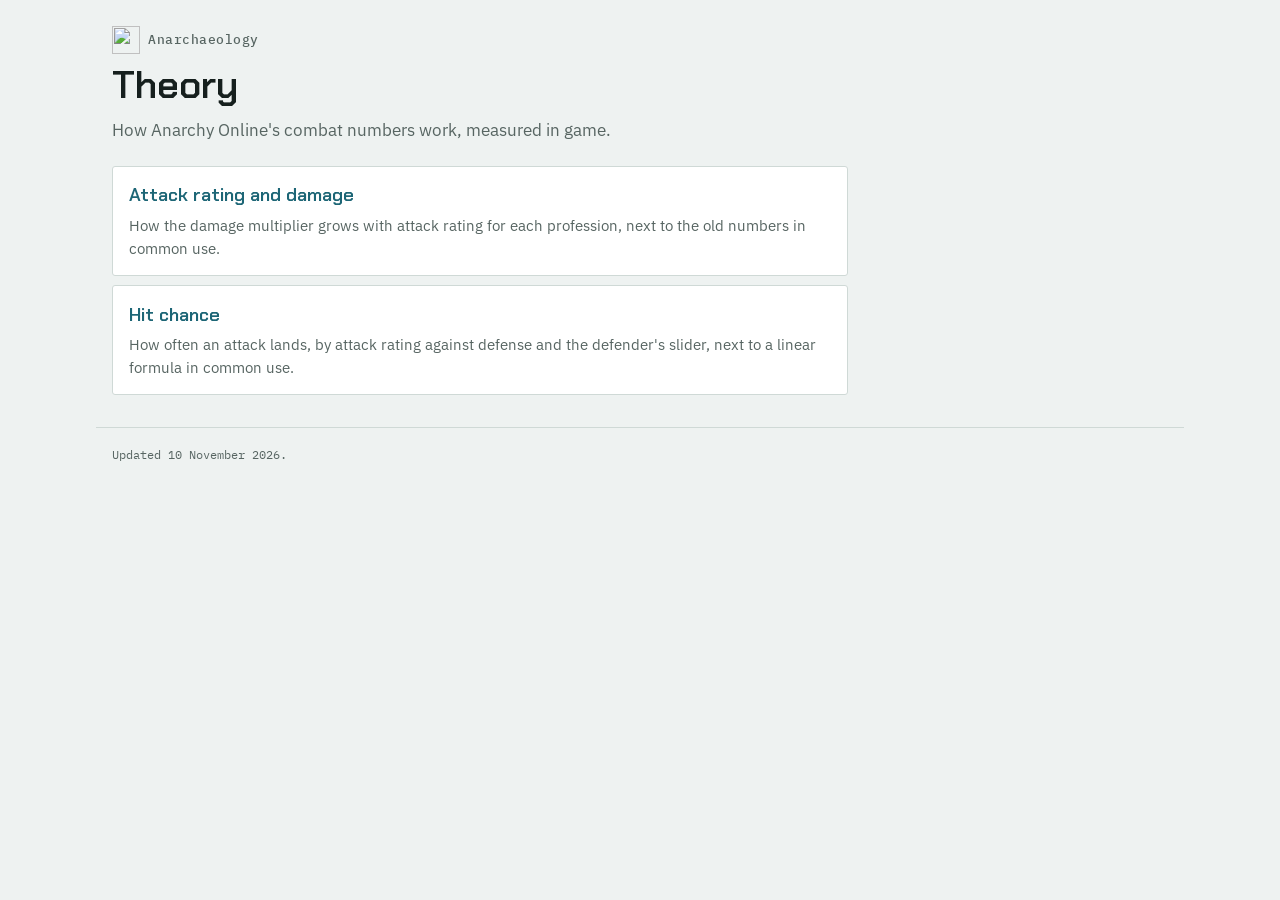
==== index.html @ 36e51ce8 "Footers: just the date, on all three pages The Funcom line comes off the pages; the README still car" ====
<!doctype html>
<html lang="en">
<head>
<meta charset="utf-8">
<meta name="viewport" content="width=device-width, initial-scale=1">
<title>Theory - Anarchaeology</title>
<meta name="description" content="How Anarchy Online's combat numbers work, measured in game.">
<link rel="icon" type="image/png" href="https://anarchaeology.github.io/favicon.png">
<link rel="apple-touch-icon" href="https://anarchaeology.github.io/logo.png">
<meta property="og:type" content="website">
<meta property="og:title" content="Anarchaeology: Theory">
<meta property="og:description" content="How Anarchy Online's combat numbers work, measured in game.">
<meta property="og:image" content="https://anarchaeology.github.io/logo.png">
<meta name="twitter:card" content="summary">
<link rel="preconnect" href="https://fonts.googleapis.com">
<link rel="preconnect" href="https://fonts.gstatic.com" crossorigin>
<link rel="stylesheet" href="https://fonts.googleapis.com/css2?family=Chakra+Petch:wght@500;600&family=IBM+Plex+Mono:wght@400;500&family=IBM+Plex+Sans:wght@400;600&display=swap">
<link rel="stylesheet" href="theory.css">
</head>
<body>
<header class="top">
  <div class="wrap">
    <p class="crumbs"><a class="home" href="https://anarchaeology.github.io/"><img src="https://anarchaeology.github.io/logo.png" alt="" width="28" height="28">Anarchaeology</a></p>
    <h1>Theory</h1>
    <p class="lede">How Anarchy Online's combat numbers work, measured in game.</p>
  </div>
</header>

<main class="wrap">
  <ul class="pages">
    <li><a class="card" href="ar-multiplier.html" data-file="data/ar-multiplier.json">
      <h2>Attack rating and damage</h2>
      <p>How the damage multiplier grows with attack rating for each profession, next to the old numbers in common use.</p>
    </a></li>
    <li><a class="card" href="hit-chance.html" data-file="data/hit-chance.json">
      <h2>Hit chance</h2>
      <p>How often an attack lands, by attack rating against defense and the defender's slider, next to a linear formula in common use.</p>
    </a></li>
  </ul>
</main>

<footer class="wrap foot">
  <span id="updated"></span>
</footer>

<script src="index.js" defer></script>
</body>
</html>
---- theory.css ----
/* The theory section: the gallery's look (same tokens as ../gallery.css) for pages of text, a chart and tables.
   Dark by default, light when the system asks for it, as on the gallery. */
:root {
  --bg: #0e1416;
  --surface: #162024;
  --raised: #1d292e;
  --ink: #e3ebe8;
  --muted: #94a6a1;
  --line: #26343a;
  --notum: #5cc3d3;
  --amber: #e2a35a;
  --display: "Chakra Petch", "Segoe UI", system-ui, sans-serif;
  --body: "IBM Plex Sans", "Segoe UI", system-ui, sans-serif;
  --mono: "IBM Plex Mono", Consolas, monospace;
  /* Chart colors, one per profession, the same five hues in both themes. Every pair passes the dataviz palette
     check (colorblind separation, normal-vision separation, 3:1 against the surface) on --surface: see README.md. */
  --s-purple: #8758c9;
  --s-pink: #e05c8c;
  --s-cyan: #179fc7;
  --s-green: #0a7e3a;
  --s-gold: #af8c11;
  --axis: #3a4c53;
  color-scheme: dark;
}
@media (prefers-color-scheme: light) {
  :root {
    --bg: #eef2f1; --surface: #ffffff; --raised: #f6f8f7; --ink: #16201e; --muted: #576562;
    --line: #cfd9d6; --notum: #1d6676; --amber: #9c5a17;
    --s-purple: #6635a3; --s-pink: #c94779; --s-cyan: #1aa1c9; --s-green: #09672e; --s-gold: #b18e15;
    --axis: #9fb0ac;
    color-scheme: light;
  }
}

* { box-sizing: border-box; }
[hidden] { display: none !important; }
body { margin: 0; background: var(--bg); color: var(--ink); font: 400 15px/1.55 var(--body); }
a { color: var(--notum); text-underline-offset: 2px; }
:focus-visible { outline: 2px solid var(--amber); outline-offset: 2px; }
.wrap {
  max-width: 68rem; margin: 0 auto;
  padding-left: max(16px, env(safe-area-inset-left, 0px));
  padding-right: max(16px, env(safe-area-inset-right, 0px));
}
h1, h2, h3 { font-family: var(--display); font-weight: 600; margin: 0; text-wrap: balance; }
p { margin: 0; }

/* Header: where you are in the site, then the page's title. */
.top { padding-block: 1.6rem 1.4rem; }
.top .wrap { display: grid; gap: 0.7rem; }
.crumbs { display: flex; align-items: center; gap: 0.5rem; font: 500 0.8rem var(--mono); letter-spacing: 0.04em; color: var(--muted); }
.crumbs a { color: var(--muted); text-decoration: none; }
.crumbs a:hover { color: var(--notum); }
.crumbs .home { display: inline-flex; align-items: center; gap: 0.5rem; }
.crumbs img { width: 28px; height: 28px; }
h1 { font-size: clamp(1.7rem, 4vw, 2.4rem); line-height: 1.08; }
/* Wide enough for the chart page's one sentence to sit on one line; where the screen is too narrow for that, it
   breaks into lines of about the same length, so a lone last word never drops onto a line of its own. */
.lede { color: var(--muted); font-size: 1.05rem; max-width: 84ch; text-wrap: balance; }

main { display: grid; gap: 2.2rem; padding-bottom: 2rem; }
section { display: grid; gap: 0.8rem; min-width: 0; }
section > h2 { font-size: 1.3rem; }
.prose { color: var(--muted); max-width: 68ch; }
.prose b, .points b { color: var(--ink); font-weight: 600; }
.points { margin: 0; padding-left: 1.1rem; display: grid; gap: 0.5rem; color: var(--muted); max-width: 72ch; }
.card { background: var(--surface); border: 1px solid var(--line); border-radius: 3px; min-width: 0; }
.num { font-family: var(--mono); font-variant-numeric: tabular-nums; }

/* Chart card: controls, the plot, a caption. */
.controls { display: flex; flex-wrap: wrap; gap: 0.7rem 1.4rem; align-items: center; padding: 0.8rem 0.9rem; border-bottom: 1px solid var(--line); }
.chips { display: flex; flex-wrap: wrap; gap: 0.4rem; flex: 1 1 18rem; }
.chip { font: inherit; font-size: 0.85rem; color: var(--ink); background: var(--raised); border: 1px solid var(--line); border-radius: 3px;
  padding: 0.3rem 0.65rem; cursor: pointer; display: inline-flex; align-items: center; gap: 0.5rem; }
.chip:hover { border-color: var(--notum); }
.chip .key { width: 16px; height: 3px; border-radius: 2px; background: var(--c); flex: none; }
.chip[aria-pressed="false"] { color: var(--muted); background: transparent; }
.chip[aria-pressed="false"] .key { background: transparent; box-shadow: inset 0 0 0 1px var(--muted); }
/* Buttons that pick what the chart shows. With none picked everything is shown and they all look alike; once some
   are picked, those are marked and the rest fall back. */
.chips.picks .chip[aria-pressed="false"] { color: var(--ink); background: var(--raised); }
.chips.picks .chip[aria-pressed="false"] .key { background: var(--c); box-shadow: none; }
.chips.picks .chip[aria-pressed="true"] { border-color: var(--notum); box-shadow: inset 0 -2px 0 var(--notum); }
.chips.picks.has-picks .chip[aria-pressed="false"] { color: var(--muted); background: transparent; }
.chips.picks.has-picks .chip[aria-pressed="false"] .key { background: transparent; box-shadow: inset 0 0 0 1px var(--muted); }
/* The button pointed at, while what it stands for is on the chart because of the pointing. */
.chips.picks.has-picks .chip.previewing { color: var(--ink); }
.chips.picks.has-picks .chip.previewing .key { background: var(--c); box-shadow: none; }
.seg { display: inline-flex; border: 1px solid var(--line); border-radius: 3px; overflow: hidden; }
.seg button { font: inherit; font-size: 0.85rem; padding: 0.3rem 0.7rem; background: transparent; color: var(--muted); border: 0; cursor: pointer; }
.seg button + button { border-left: 1px solid var(--line); }
.seg button[aria-pressed="true"] { background: var(--raised); color: var(--ink); box-shadow: inset 0 -2px 0 var(--notum); }
.opts { display: flex; flex-wrap: wrap; gap: 0.3rem 1rem; }
.opt { display: inline-flex; align-items: center; gap: 0.4rem; font-size: 0.85rem; color: var(--muted); cursor: pointer; }
.opt input { accent-color: var(--notum); margin: 0; }
.opt:has(input:disabled) { opacity: 0.45; cursor: default; }

.chart-title { display: flex; flex-wrap: wrap; gap: 0.2rem 1.2rem; align-items: baseline; padding: 0.8rem 0.9rem 0; }
.chart-title h2 { font: 600 0.95rem var(--body); }
.linekeys { display: flex; flex-wrap: wrap; gap: 0.2rem 1rem; font-size: 0.8rem; color: var(--muted); }
.linekeys > span { display: inline-flex; align-items: center; gap: 0.4rem; }
.linekeys i { width: 22px; height: 0; border-top: 2px solid var(--muted); }
.linekeys i.dashed { border-top: 2px dashed var(--muted); opacity: 0.8; }
.linekeys i.dot { width: 8px; height: 8px; border: 0; border-radius: 50%; background: var(--muted); }

.plot { position: relative; padding: 0.2rem 0.3rem 0; outline-offset: -2px; touch-action: pan-y; }
.plot svg { display: block; width: 100%; overflow: visible; }
.plot .gridline { stroke: var(--line); stroke-width: 1; }
.plot .axisline { stroke: var(--axis); stroke-width: 1; }
.plot .tick { fill: var(--muted); font: 11px var(--mono); font-variant-numeric: tabular-nums; }
.plot .axis-title { fill: var(--muted); font: 12px var(--body); }
.plot .measured { fill: none; stroke: var(--c); stroke-width: 2; stroke-linejoin: round; stroke-linecap: round; }
.plot .old, .plot .other { fill: none; stroke: var(--c); stroke-width: 1.5; stroke-dasharray: 5 4; opacity: 0.7; }
.plot .reading { fill: var(--c); stroke: var(--surface); stroke-width: 1.5; }
.plot .end { fill: var(--c); stroke: var(--surface); stroke-width: 2; }
.plot .label { fill: var(--ink); font: 600 12px var(--body); paint-order: stroke; stroke: var(--surface); stroke-width: 4px; stroke-linejoin: round; }
.plot .reading.small { stroke-width: 1; }
.plot .whisker { stroke: var(--c); stroke-width: 1; opacity: 0.9; }
.plot .cross { stroke: var(--ink); stroke-width: 1; opacity: 0.55; }
.plot .empty { fill: var(--muted); font: 14px var(--body); }
.plot .hit { fill: transparent; cursor: crosshair; }

/* The readout: floats beside the crosshair on wide screens, sits under the chart on phones. */
.tip { position: absolute; top: 0; left: 0; z-index: 2; pointer-events: none; min-width: 15rem; padding: 0.5rem 0.65rem;
  background: var(--raised); border: 1px solid var(--axis); border-radius: 3px; box-shadow: 0 4px 16px rgba(0, 0, 0, 0.3); font-size: 0.8rem; }
.tip h3 { font: 500 0.75rem var(--mono); color: var(--muted); letter-spacing: 0.04em; margin-bottom: 0.3rem; }
.tip table { border-collapse: collapse; width: 100%; }
.tip td { padding: 0.1rem 0 0.1rem 0.6rem; white-space: nowrap; }
.tip td:first-child { padding-left: 0; width: 16px; }
.tip .k { display: inline-block; width: 14px; height: 3px; border-radius: 2px; background: var(--c); vertical-align: middle; }
.tip .v { font: 600 0.85rem var(--mono); font-variant-numeric: tabular-nums; color: var(--ink); text-align: right; }
.tip .n { color: var(--ink); }
.tip .s { color: var(--muted); font-family: var(--mono); font-size: 0.75rem; font-variant-numeric: tabular-nums; text-align: right; }
.tip .hint { color: var(--muted); }
.caption { padding: 0.5rem 0.9rem 0.8rem; color: var(--muted); font-size: 0.85rem; max-width: 80ch; }

/* Compare two professions */
.compare { padding: 0.9rem; display: grid; gap: 0.9rem; }
.pickers { display: flex; flex-wrap: wrap; gap: 0.6rem 1rem; align-items: center; }
.pickers label { display: inline-flex; align-items: center; gap: 0.4rem; color: var(--muted); font-size: 0.85rem; }
select, input[type="number"] { font: inherit; font-size: 0.9rem; color: var(--ink); background: var(--bg); border: 1px solid var(--line); border-radius: 3px; padding: 0.3rem 0.5rem; }
input[type="number"] { width: 5.5rem; font-family: var(--mono); }
input[type="range"] { accent-color: var(--notum); flex: 1 1 12rem; min-width: 8rem; max-width: 28rem; }
.verdict { font-size: 1rem; max-width: 70ch; }
.verdict b { font-weight: 600; }
.verdict .sub { display: block; color: var(--muted); font-size: 0.9rem; margin-top: 0.2rem; }
.verdict .big { font: 600 1.5rem var(--display); margin-right: 0.3rem; }
.pickers label.wide { flex: 0 1 24rem; }
.formula { display: block; margin-top: 0.3rem; font: 0.9rem var(--mono); color: var(--ink); }
/* A formula stays on one line where the screen has the room, even past the paragraph's own width. */
@media (min-width: 720px) { .formula { white-space: nowrap; } }
.group-label { font-size: 0.85rem; color: var(--muted); align-self: center; margin-right: 0.2rem; }
.chips .chips { flex: 0 1 auto; }

/* Tables */
.scroll { overflow-x: auto; }
table.tbl { border-collapse: collapse; width: 100%; font-size: 0.9rem; }
.tbl th, .tbl td { padding: 0.45rem 0.9rem; text-align: right; white-space: nowrap; border-bottom: 1px solid var(--line); }
.tbl thead th { font: 500 0.75rem var(--mono); letter-spacing: 0.04em; color: var(--muted); vertical-align: bottom; white-space: normal; }
.tbl th:first-child, .tbl td:first-child { text-align: left; }
.tbl tbody tr:last-child td, .tbl tbody tr:last-child th { border-bottom: 0; }
.tbl tbody th { font-weight: 600; }
.tbl td { font-family: var(--mono); font-variant-numeric: tabular-nums; }
.tbl .k { display: inline-block; width: 14px; height: 3px; border-radius: 2px; background: var(--c); vertical-align: middle; margin-right: 0.5rem; }
.tbl .gap { color: var(--muted); font-size: 0.8rem; margin-left: 0.5rem; }
.tbl .none { color: var(--muted); }
.unmeasured { color: var(--muted); font-size: 0.9rem; max-width: 80ch; }
details.card > summary { cursor: pointer; padding: 0.7rem 0.9rem; color: var(--ink); }
details.card[open] > summary { border-bottom: 1px solid var(--line); }

/* The section's front page: one row per page. */
.pages { list-style: none; margin: 0; padding: 0; display: grid; gap: 0.6rem; max-width: 46rem; }
.pages a { display: grid; gap: 0.25rem; padding: 0.9rem 1rem; text-decoration: none; color: var(--muted); }
.pages a:hover { border-color: var(--notum); }
.pages h2 { font-size: 1.15rem; color: var(--notum); }

.foot { padding-block: 1.2rem 2.5rem; border-top: 1px solid var(--line); font: 0.75rem var(--mono); color: var(--muted); display: grid; gap: 0.3rem; }

@media (max-width: 640px) {
  .tip { position: static; box-shadow: none; border-width: 1px 0 0; border-radius: 0; background: transparent; min-height: 9.5rem; padding: 0.6rem 0.9rem; }
  .controls { gap: 0.6rem; }
  .tbl th, .tbl td { padding: 0.4rem 0.6rem; }
}
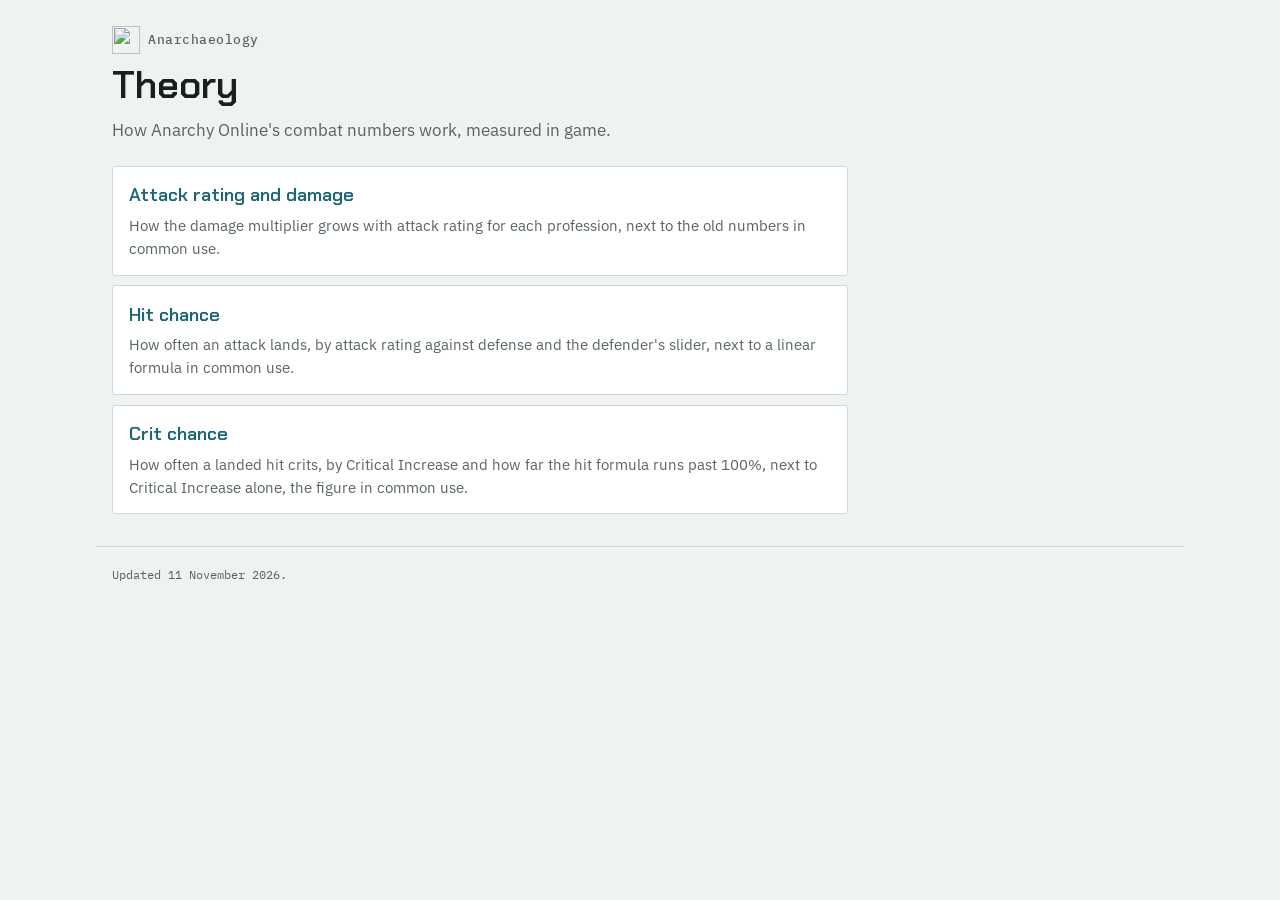
==== commit 8e913dca: "Crit chance: a page of its own, measured against Critical Increase alone Every result from the hit l" ====
--- a/index.html
+++ b/index.html
@@ -36,6 +36,10 @@
       <h2>Hit chance</h2>
       <p>How often an attack lands, by attack rating against defense and the defender's slider, next to a linear formula in common use.</p>
     </a></li>
+    <li><a class="card" href="crit.html" data-file="data/crit.json">
+      <h2>Crit chance</h2>
+      <p>How often a landed hit crits, by Critical Increase and how far the hit formula runs past 100%, next to Critical Increase alone, the figure in common use.</p>
+    </a></li>
   </ul>
 </main>
 
--- a/theory.css
+++ b/theory.css
@@ -12,13 +12,30 @@
   --display: "Chakra Petch", "Segoe UI", system-ui, sans-serif;
   --body: "IBM Plex Sans", "Segoe UI", system-ui, sans-serif;
   --mono: "IBM Plex Mono", Consolas, monospace;
-  /* Chart colors, one per profession, the same five hues in both themes. Every pair passes the dataviz palette
-     check (colorblind separation, normal-vision separation, 3:1 against the surface) on --surface: see README.md. */
+  /* The hit chance chart's colors, one per slider setting, the same five hues in both themes. Every pair passes the
+     dataviz palette check (colorblind separation, normal-vision separation, 3:1 against the surface) on --surface. */
   --s-purple: #8758c9;
   --s-pink: #e05c8c;
   --s-cyan: #179fc7;
   --s-green: #0a7e3a;
   --s-gold: #af8c11;
+  /* The AR chart's colors, one per profession (--p-<id>), all 14. A few pairs look alike (Doctor and Enforcer, say), so
+     every curve is named at its end and in the hover: see README.md. Here, the dark theme's: five are lightened from the
+     light theme's, their hue kept, to clear 3:1 against --surface. */
+  --p-adventurer: #796867;
+  --p-agent: #5475a5;
+  --p-bureaucrat: #676796;
+  --p-doctor: #cb2e2d;
+  --p-enforcer: #ba4637;
+  --p-engineer: #767e87;
+  --p-fixer: #2b69dc;
+  --p-keeper: #0e8c04;
+  --p-martial-artist: #b7783e;
+  --p-meta-physicist: #227a52;
+  --p-nano-technician: #429b84;
+  --p-shade: #3d99a5;
+  --p-soldier: #9b8455;
+  --p-trader: #9a5289;
   --axis: #3a4c53;
   color-scheme: dark;
 }
@@ -27,6 +44,10 @@
     --bg: #eef2f1; --surface: #ffffff; --raised: #f6f8f7; --ink: #16201e; --muted: #576562;
     --line: #cfd9d6; --notum: #1d6676; --amber: #9c5a17;
     --s-purple: #6635a3; --s-pink: #c94779; --s-cyan: #1aa1c9; --s-green: #09672e; --s-gold: #b18e15;
+    --p-adventurer: #544443; --p-agent: #5475a5; --p-bureaucrat: #555582; --p-doctor: #c62828; --p-enforcer: #ba4637;
+    --p-engineer: #767e87; --p-fixer: #2b69dc; --p-keeper: #0e8c04; --p-martial-artist: #b7783e;
+    --p-meta-physicist: #026842; --p-nano-technician: #429b84; --p-shade: #3d99a5; --p-soldier: #9b8455;
+    --p-trader: #8f487e;
     --axis: #9fb0ac;
     color-scheme: light;
   }
@@ -62,8 +83,7 @@
 section { display: grid; gap: 0.8rem; min-width: 0; }
 section > h2 { font-size: 1.3rem; }
 .prose { color: var(--muted); max-width: 68ch; }
-.prose b, .points b { color: var(--ink); font-weight: 600; }
-.points { margin: 0; padding-left: 1.1rem; display: grid; gap: 0.5rem; color: var(--muted); max-width: 72ch; }
+.prose b { color: var(--ink); font-weight: 600; }
 .card { background: var(--surface); border: 1px solid var(--line); border-radius: 3px; min-width: 0; }
 .num { font-family: var(--mono); font-variant-numeric: tabular-nums; }
 
@@ -117,6 +137,8 @@
 .plot .reading.small { stroke-width: 1; }
 .plot .whisker { stroke: var(--c); stroke-width: 1; opacity: 0.9; }
 .plot .cross { stroke: var(--ink); stroke-width: 1; opacity: 0.55; }
+/* The crit chart's line at 100% of the hit formula, past which every swing lands. */
+.plot .full { stroke: var(--axis); stroke-width: 1; stroke-dasharray: 3 3; }
 .plot .empty { fill: var(--muted); font: 14px var(--body); }
 .plot .hit { fill: transparent; cursor: crosshair; }
 
@@ -144,6 +166,12 @@
 .verdict { font-size: 1rem; max-width: 70ch; }
 .verdict b { font-weight: 600; }
 .verdict .sub { display: block; color: var(--muted); font-size: 0.9rem; margin-top: 0.2rem; }
+.compare .note { color: var(--muted); font-size: 0.85rem; max-width: 80ch; }
+/* The mark on a figure past the last reading: a raised asterisk. Beside a number in the table it hangs out to the
+   right and takes no room, so the digits above and below still line up. */
+.star { font: 600 0.8em/0 var(--body); vertical-align: super; margin-left: 1px; }
+.starred { position: relative; }
+.starred .star { position: absolute; left: 100%; top: -0.1em; line-height: 1; vertical-align: baseline; }
 .verdict .big { font: 600 1.5rem var(--display); margin-right: 0.3rem; }
 .pickers label.wide { flex: 0 1 24rem; }
 .formula { display: block; margin-top: 0.3rem; font: 0.9rem var(--mono); color: var(--ink); }
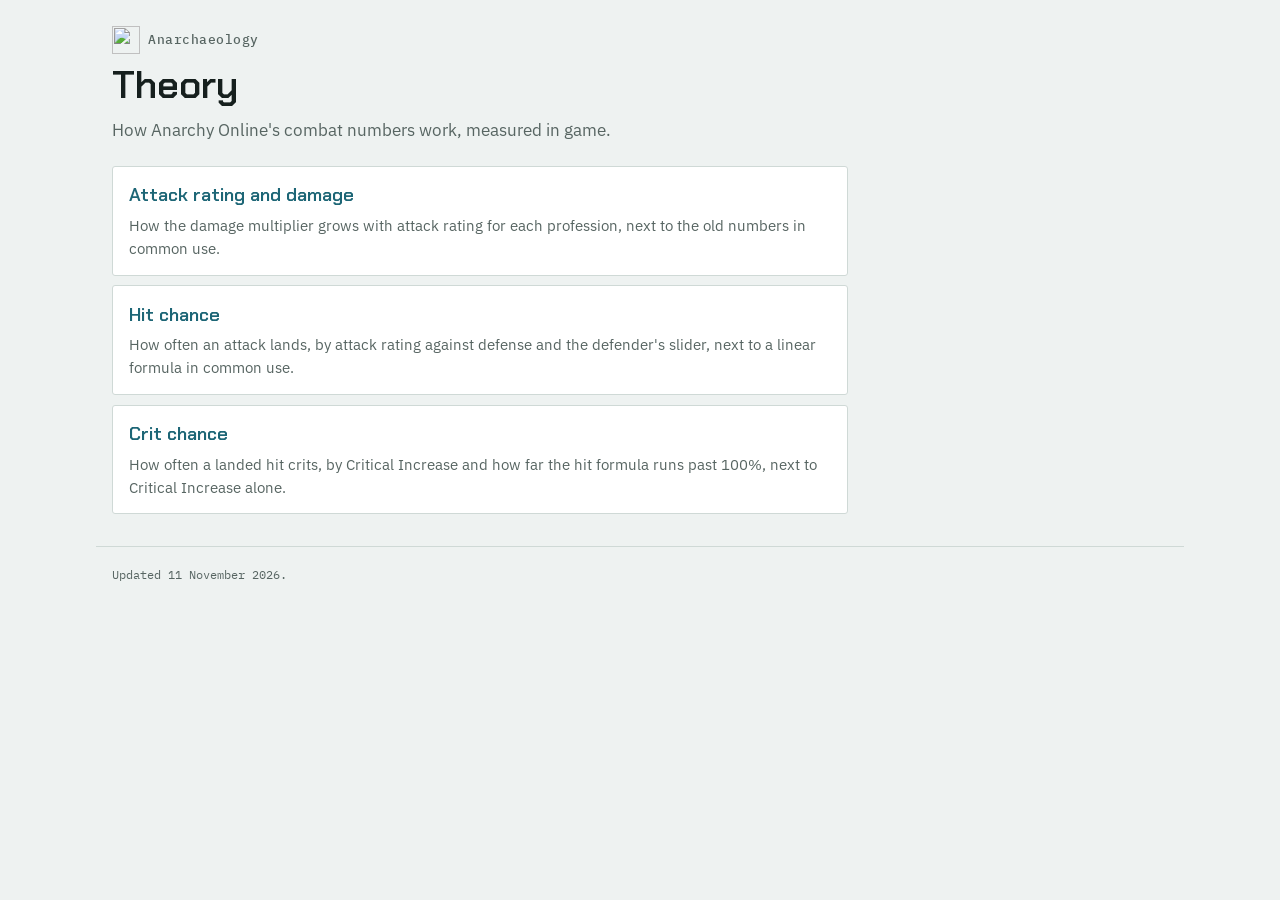
==== commit cd70faa9: "Crit chance: Critical Increase alone always shown, no view or line options The lede and the front pa" ====
--- a/index.html
+++ b/index.html
@@ -38,7 +38,7 @@
     </a></li>
     <li><a class="card" href="crit.html" data-file="data/crit.json">
       <h2>Crit chance</h2>
-      <p>How often a landed hit crits, by Critical Increase and how far the hit formula runs past 100%, next to Critical Increase alone, the figure in common use.</p>
+      <p>How often a landed hit crits, by Critical Increase and how far the hit formula runs past 100%, next to Critical Increase alone.</p>
     </a></li>
   </ul>
 </main>
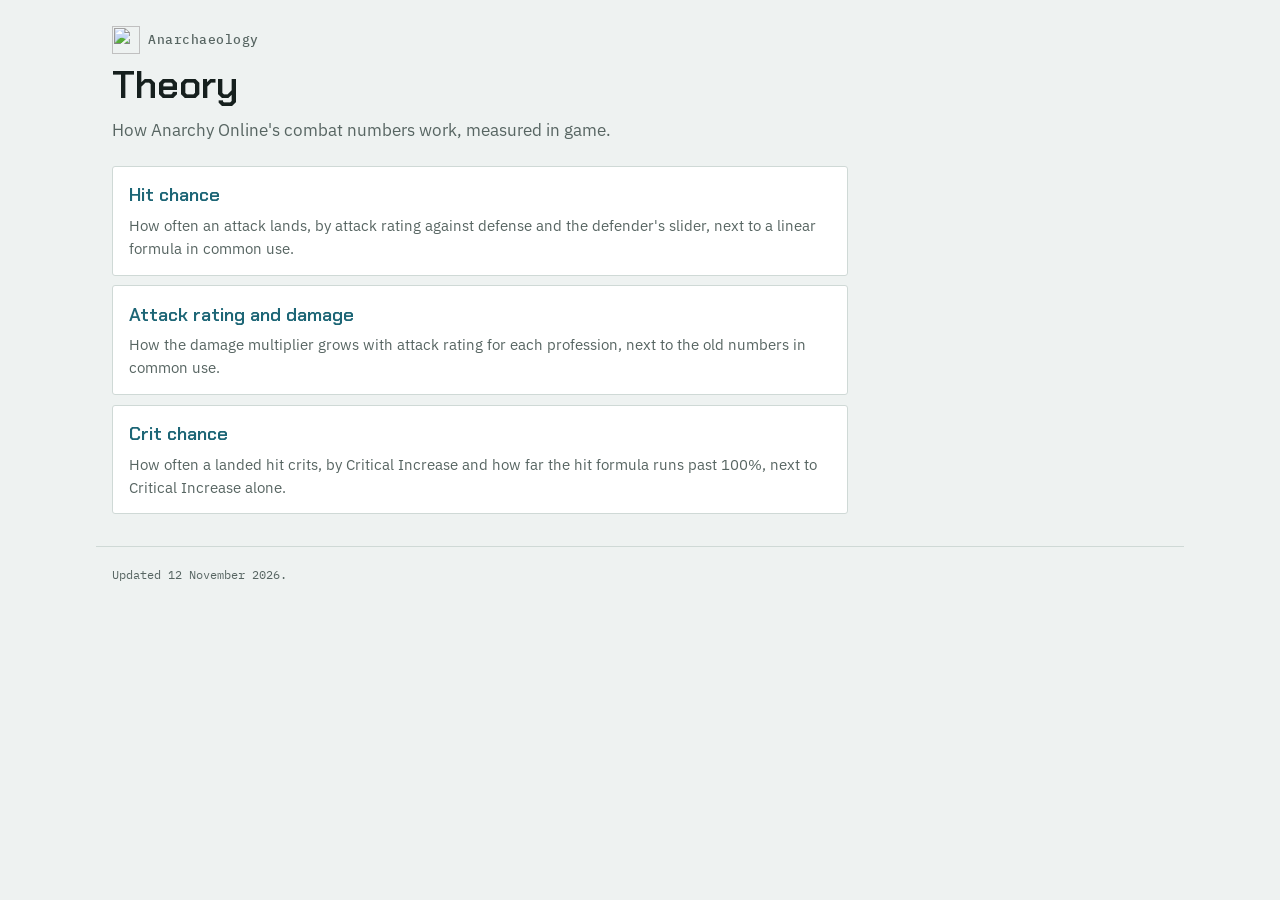
==== commit f30fd8a8: "Theory front page: Hit chance first, then Attack rating and damage Co-Authored-By: Claude Opus 5.5 <" ====
--- a/index.html
+++ b/index.html
@@ -28,13 +28,13 @@
 
 <main class="wrap">
   <ul class="pages">
+    <li><a class="card" href="hit-chance.html" data-file="data/hit-chance.json">
+      <h2>Hit chance</h2>
+      <p>How often an attack lands, by attack rating against defense and the defender's slider, next to a linear formula in common use.</p>
+    </a></li>
     <li><a class="card" href="ar-multiplier.html" data-file="data/ar-multiplier.json">
       <h2>Attack rating and damage</h2>
       <p>How the damage multiplier grows with attack rating for each profession, next to the old numbers in common use.</p>
-    </a></li>
-    <li><a class="card" href="hit-chance.html" data-file="data/hit-chance.json">
-      <h2>Hit chance</h2>
-      <p>How often an attack lands, by attack rating against defense and the defender's slider, next to a linear formula in common use.</p>
     </a></li>
     <li><a class="card" href="crit.html" data-file="data/crit.json">
       <h2>Crit chance</h2>
--- a/theory.css
+++ b/theory.css
@@ -188,6 +188,8 @@
 .tbl th:first-child, .tbl td:first-child { text-align: left; }
 .tbl tbody tr:last-child td, .tbl tbody tr:last-child th { border-bottom: 0; }
 .tbl tbody th { font-weight: 600; }
+/* A row named in words may wrap where the screen is narrow, so the numbers beside it stay in view. */
+.tbl tbody th.words { white-space: normal; min-width: 9rem; }
 .tbl td { font-family: var(--mono); font-variant-numeric: tabular-nums; }
 .tbl .k { display: inline-block; width: 14px; height: 3px; border-radius: 2px; background: var(--c); vertical-align: middle; margin-right: 0.5rem; }
 .tbl .gap { color: var(--muted); font-size: 0.8rem; margin-left: 0.5rem; }
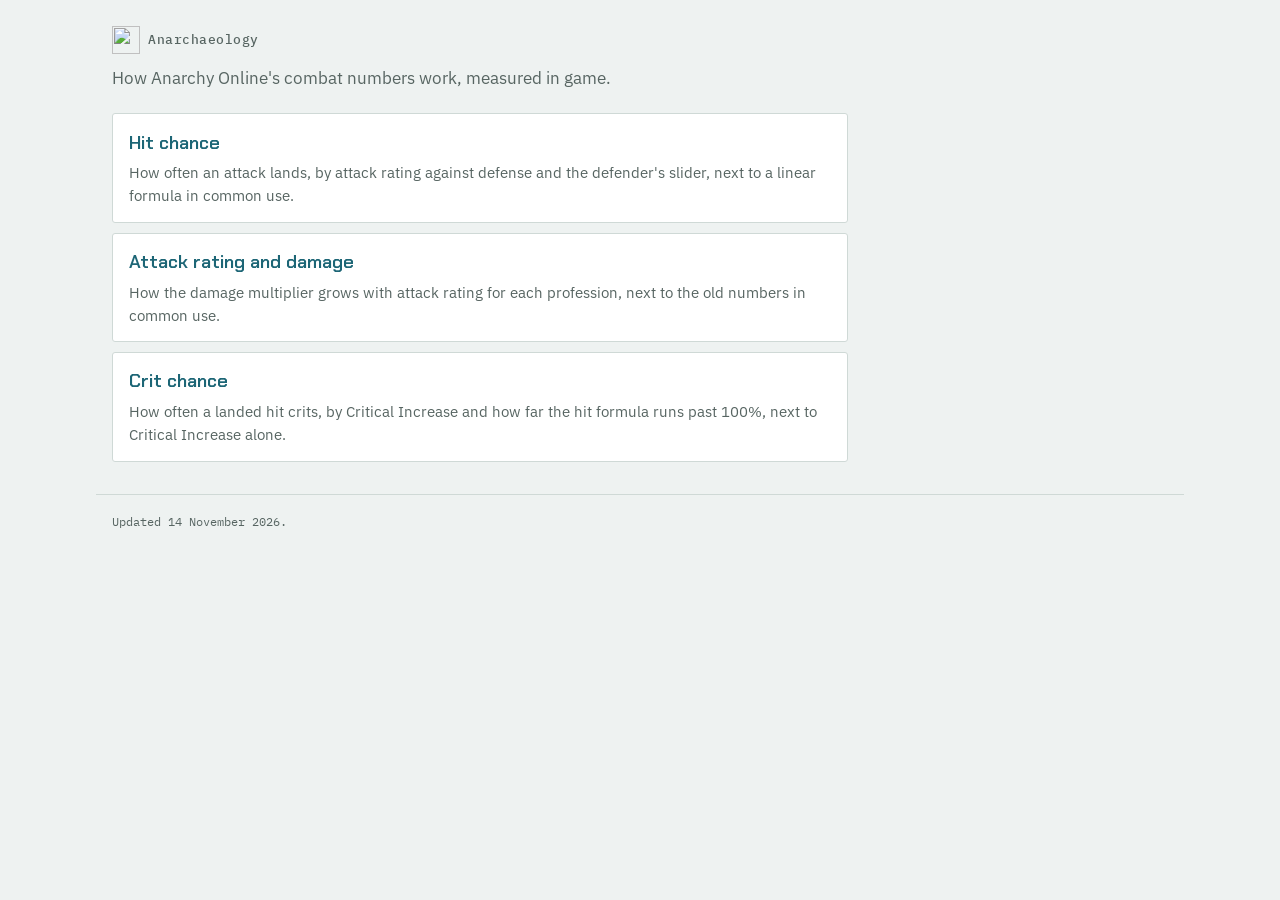
==== commit 60a3b45e: "Theory landing page: no Theory header" ====
--- a/index.html
+++ b/index.html
@@ -21,7 +21,6 @@
 <header class="top">
   <div class="wrap">
     <p class="crumbs"><a class="home" href="https://anarchaeology.github.io/"><img src="https://anarchaeology.github.io/logo.png" alt="" width="28" height="28">Anarchaeology</a></p>
-    <h1>Theory</h1>
     <p class="lede">How Anarchy Online's combat numbers work, measured in game.</p>
   </div>
 </header>
--- a/theory.css
+++ b/theory.css
@@ -133,7 +133,8 @@
 .plot .old, .plot .other { fill: none; stroke: var(--c); stroke-width: 1.5; stroke-dasharray: 5 4; opacity: 0.7; }
 .plot .reading { fill: var(--c); stroke: var(--surface); stroke-width: 1.5; }
 .plot .end { fill: var(--c); stroke: var(--surface); stroke-width: 2; }
-.plot .label { fill: var(--ink); font: 600 12px var(--body); paint-order: stroke; stroke: var(--surface); stroke-width: 4px; stroke-linejoin: round; }
+/* A curve's end: its profession's icon, ringed in its color. */
+.plot .icon .ring { fill: none; stroke: var(--c); stroke-width: 2; }
 .plot .reading.small { stroke-width: 1; }
 .plot .whisker { stroke: var(--c); stroke-width: 1; opacity: 0.9; }
 .plot .cross { stroke: var(--ink); stroke-width: 1; opacity: 0.55; }
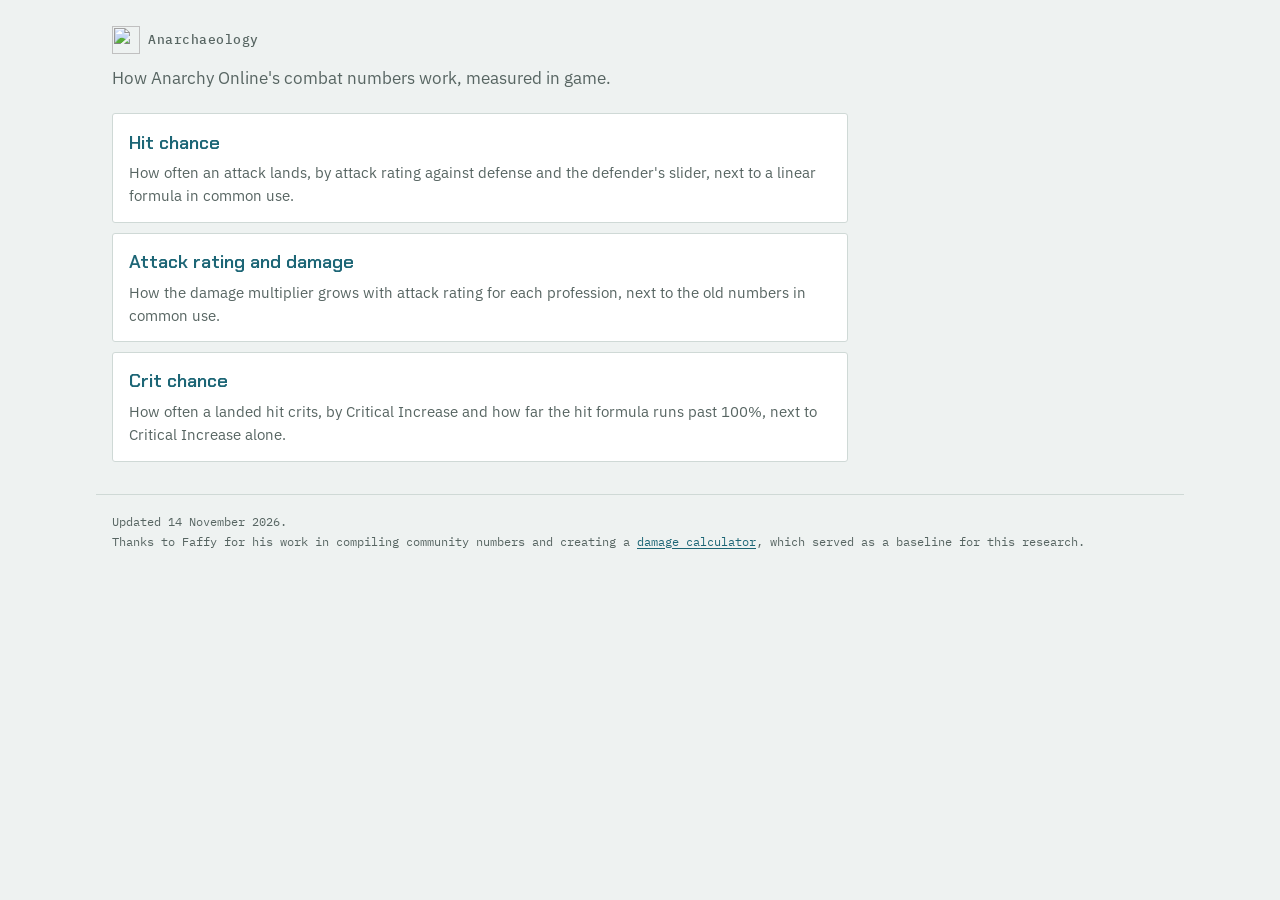
==== commit cfcbd2c2: "Footers: thanks to Faffy, with a link to the damage calculator" ====
--- a/index.html
+++ b/index.html
@@ -44,6 +44,7 @@
 
 <footer class="wrap foot">
   <span id="updated"></span>
+  <span>Thanks to Faffy for his work in compiling community numbers and creating a <a href="https://docs.google.com/spreadsheets/d/1JGKEOqTXCvGpDocd1JVplnxtdCJcMkKC4TuaMKstWxs/edit?gid=158211460#gid=158211460">damage calculator</a>, which served as a baseline for this research.</span>
 </footer>
 
 <script src="index.js" defer></script>
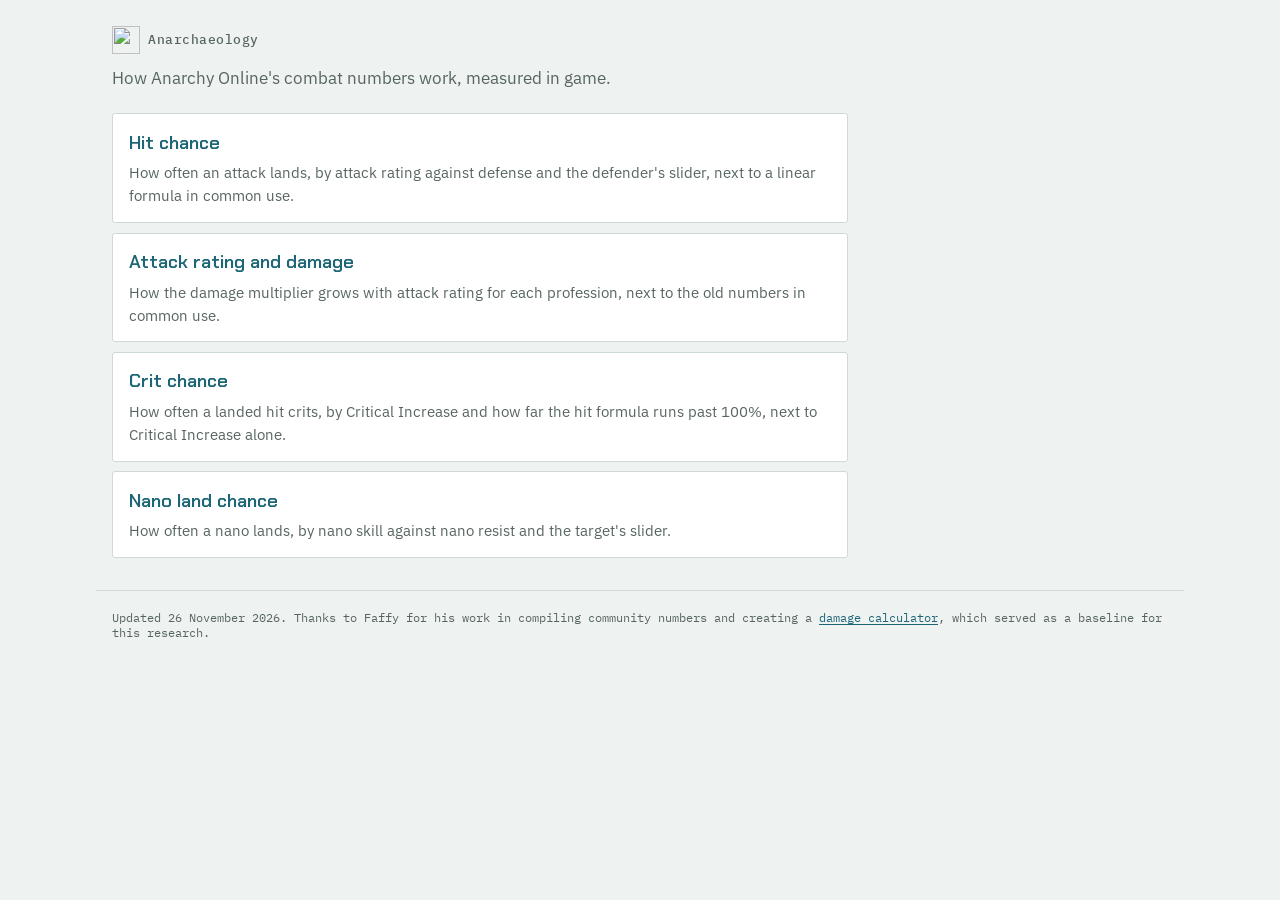
==== commit e6771a63: "Nano land chance: a page of its own, the measured formula Every result from the hit lab's nano test " ====
--- a/index.html
+++ b/index.html
@@ -39,6 +39,10 @@
       <h2>Crit chance</h2>
       <p>How often a landed hit crits, by Critical Increase and how far the hit formula runs past 100%, next to Critical Increase alone.</p>
     </a></li>
+    <li><a class="card" href="nano-chance.html" data-file="data/nano-chance.json">
+      <h2>Nano land chance</h2>
+      <p>How often a nano lands, by nano skill against nano resist and the target's slider.</p>
+    </a></li>
   </ul>
 </main>
 
--- a/theory.css
+++ b/theory.css
@@ -129,6 +129,8 @@
 .plot .axisline { stroke: var(--axis); stroke-width: 1; }
 .plot .tick { fill: var(--muted); font: 11px var(--mono); font-variant-numeric: tabular-nums; }
 .plot .axis-title { fill: var(--muted); font: 12px var(--body); }
+/* A curve's name written beside it: the page's text color, so it reads in both themes (SVG text is black otherwise). */
+.plot .label { fill: var(--ink); }
 .plot .measured { fill: none; stroke: var(--c); stroke-width: 2; stroke-linejoin: round; stroke-linecap: round; }
 .plot .old, .plot .other { fill: none; stroke: var(--c); stroke-width: 1.5; stroke-dasharray: 5 4; opacity: 0.7; }
 .plot .reading { fill: var(--c); stroke: var(--surface); stroke-width: 1.5; }
@@ -175,6 +177,13 @@
 .starred .star { position: absolute; left: 100%; top: -0.1em; line-height: 1; vertical-align: baseline; }
 .verdict .big { font: 600 1.5rem var(--display); margin-right: 0.3rem; }
 .pickers label.wide { flex: 0 1 24rem; }
+/* A slider and the name of its setting go together: the name stays to the slider's right, and the slider grows or
+   shrinks to keep both on the row, moving to a new row only when even a short slider won't fit. The name keeps the
+   width of its longest, "full aggressive", so the slider doesn't move as the name changes. Only a phone's width puts
+   the name under the slider. */
+.slider-pick { display: flex; align-items: center; gap: 0.6rem 1rem; flex: 1 1 24rem; max-width: 34rem; }
+#calc-slider-name { min-width: 15ch; }
+@media (max-width: 560px) { .slider-pick { flex-wrap: wrap; } }
 .formula { display: block; margin-top: 0.3rem; font: 0.9rem var(--mono); color: var(--ink); }
 /* A formula stays on one line where the screen has the room, even past the paragraph's own width. */
 @media (min-width: 720px) { .formula { white-space: nowrap; } }
@@ -186,6 +195,8 @@
 table.tbl { border-collapse: collapse; width: 100%; font-size: 0.9rem; }
 .tbl th, .tbl td { padding: 0.45rem 0.9rem; text-align: right; white-space: nowrap; border-bottom: 1px solid var(--line); }
 .tbl thead th { font: 500 0.75rem var(--mono); letter-spacing: 0.04em; color: var(--muted); vertical-align: bottom; white-space: normal; }
+/* A short heading kept whole where the screen has the room; the longer ones beside it wrap to make it. */
+@media (min-width: 960px) { .tbl thead th.one-line { white-space: nowrap; } }
 .tbl th:first-child, .tbl td:first-child { text-align: left; }
 .tbl tbody tr:last-child td, .tbl tbody tr:last-child th { border-bottom: 0; }
 .tbl tbody th { font-weight: 600; }
@@ -205,7 +216,7 @@
 .pages a:hover { border-color: var(--notum); }
 .pages h2 { font-size: 1.15rem; color: var(--notum); }
 
-.foot { padding-block: 1.2rem 2.5rem; border-top: 1px solid var(--line); font: 0.75rem var(--mono); color: var(--muted); display: grid; gap: 0.3rem; }
+.foot { padding-block: 1.2rem 2.5rem; border-top: 1px solid var(--line); font: 0.75rem var(--mono); color: var(--muted); }
 
 @media (max-width: 640px) {
   .tip { position: static; box-shadow: none; border-width: 1px 0 0; border-radius: 0; background: transparent; min-height: 9.5rem; padding: 0.6rem 0.9rem; }
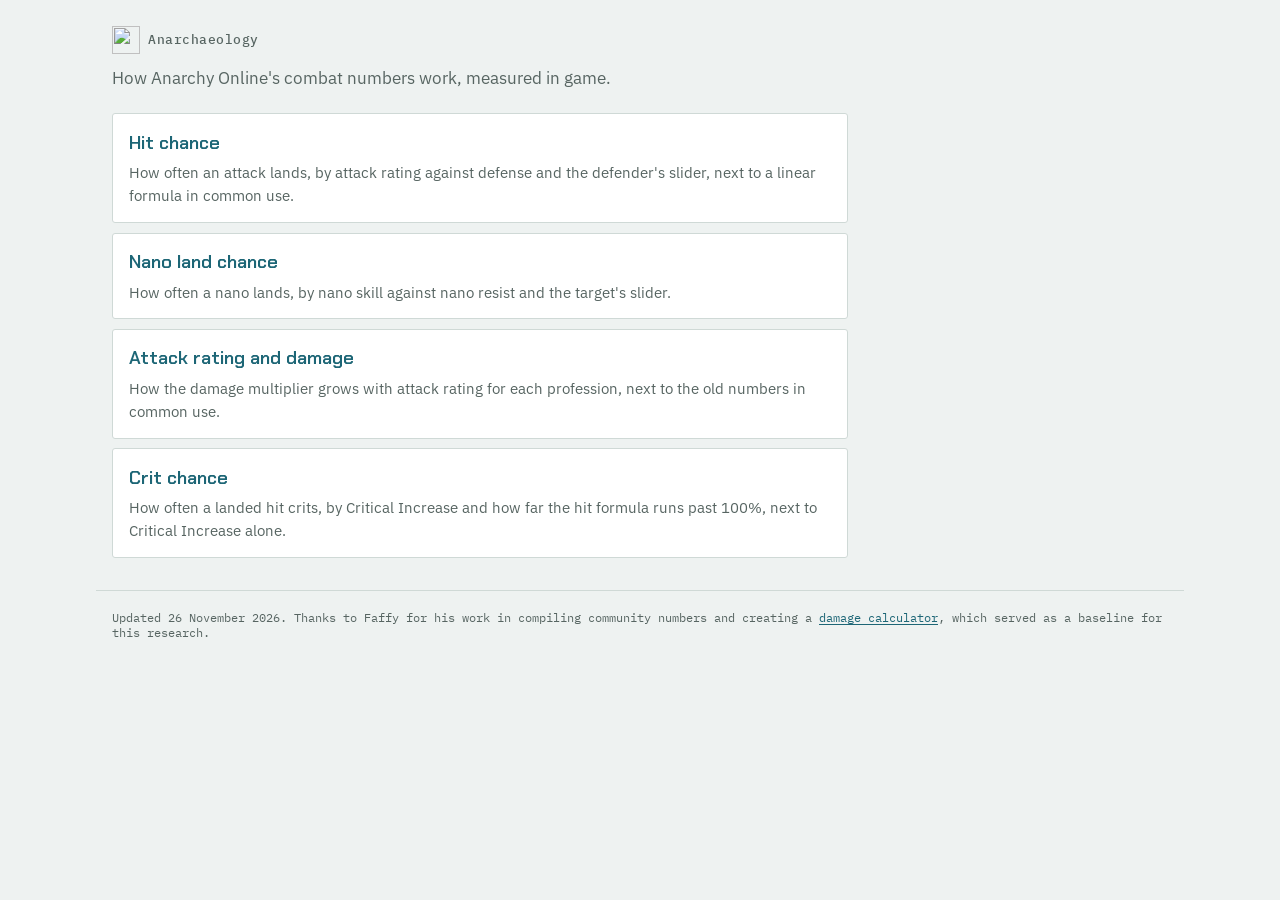
==== commit aa73ea6f: "Front page: Nano land chance directly after Hit chance, its closest kin Co-Authored-By: Claude Opus " ====
--- a/index.html
+++ b/index.html
@@ -31,6 +31,10 @@
       <h2>Hit chance</h2>
       <p>How often an attack lands, by attack rating against defense and the defender's slider, next to a linear formula in common use.</p>
     </a></li>
+    <li><a class="card" href="nano-chance.html" data-file="data/nano-chance.json">
+      <h2>Nano land chance</h2>
+      <p>How often a nano lands, by nano skill against nano resist and the target's slider.</p>
+    </a></li>
     <li><a class="card" href="ar-multiplier.html" data-file="data/ar-multiplier.json">
       <h2>Attack rating and damage</h2>
       <p>How the damage multiplier grows with attack rating for each profession, next to the old numbers in common use.</p>
@@ -38,10 +42,6 @@
     <li><a class="card" href="crit.html" data-file="data/crit.json">
       <h2>Crit chance</h2>
       <p>How often a landed hit crits, by Critical Increase and how far the hit formula runs past 100%, next to Critical Increase alone.</p>
-    </a></li>
-    <li><a class="card" href="nano-chance.html" data-file="data/nano-chance.json">
-      <h2>Nano land chance</h2>
-      <p>How often a nano lands, by nano skill against nano resist and the target's slider.</p>
     </a></li>
   </ul>
 </main>
